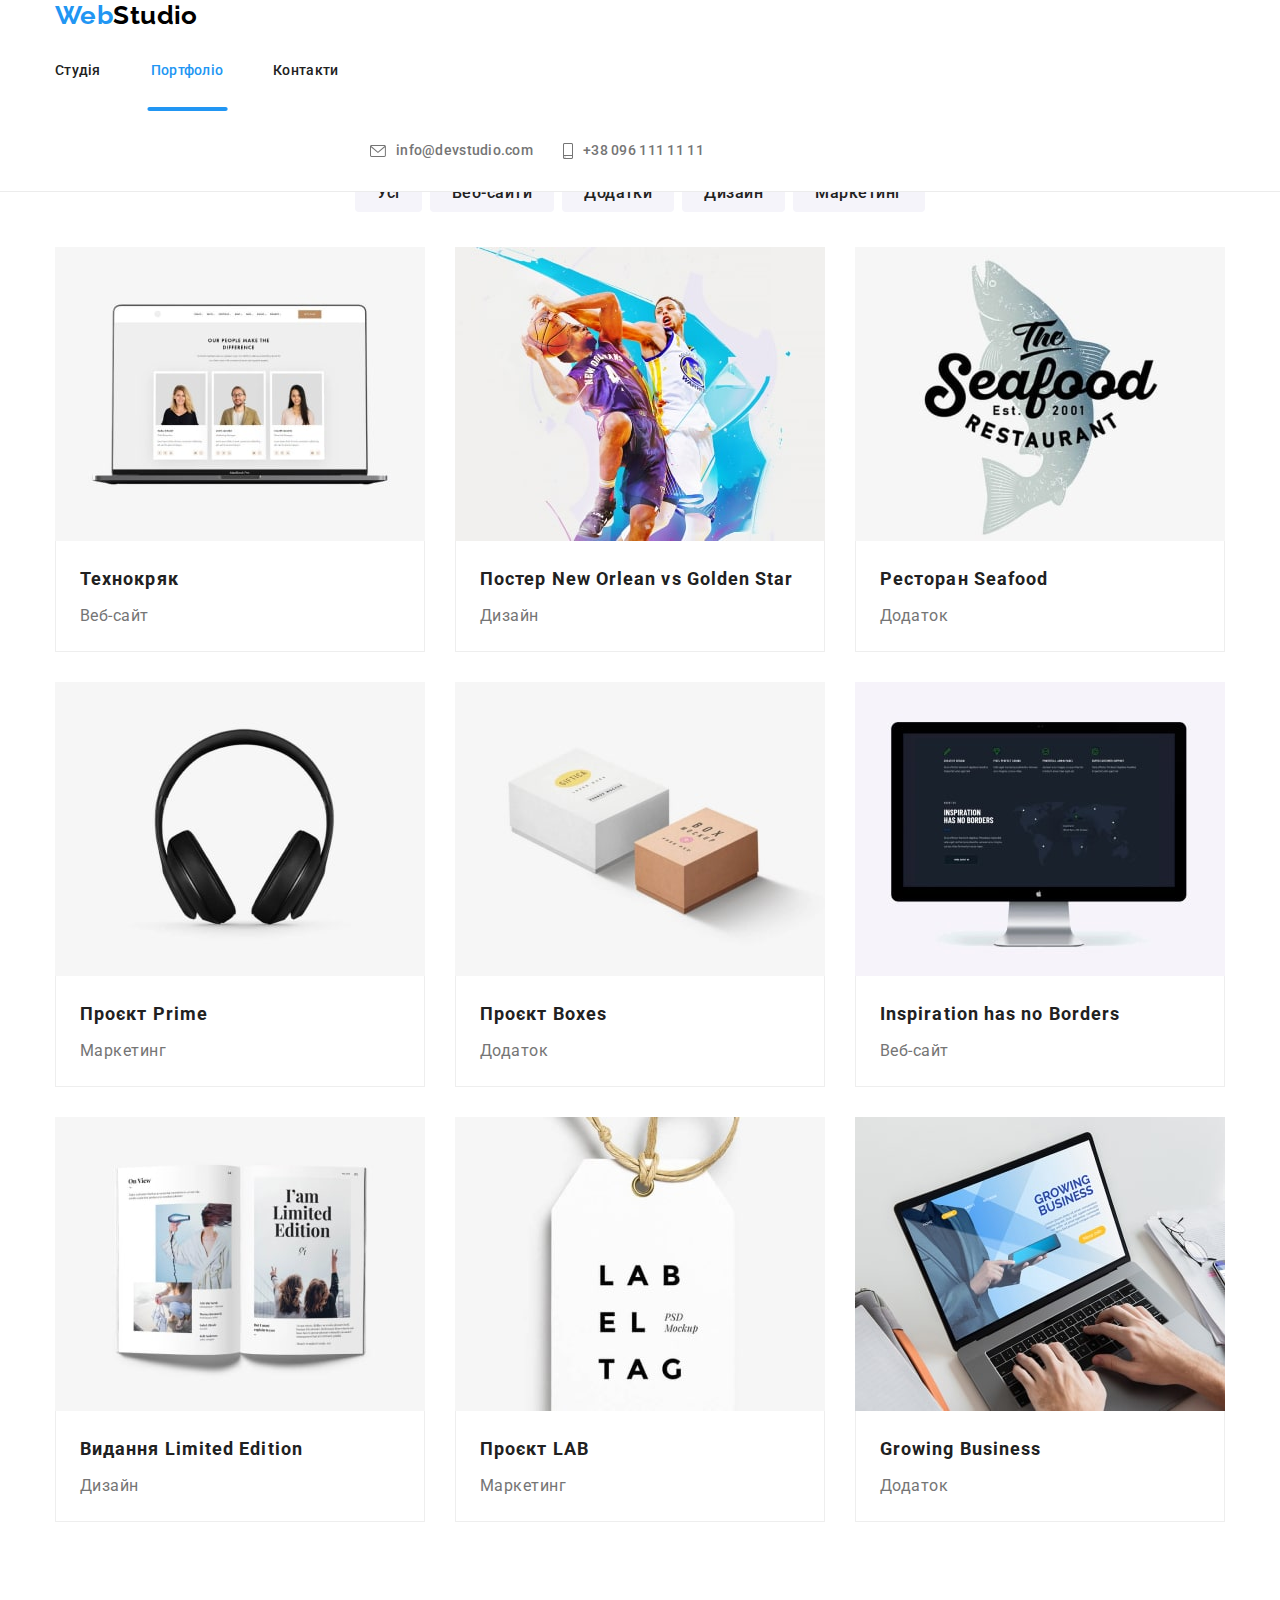
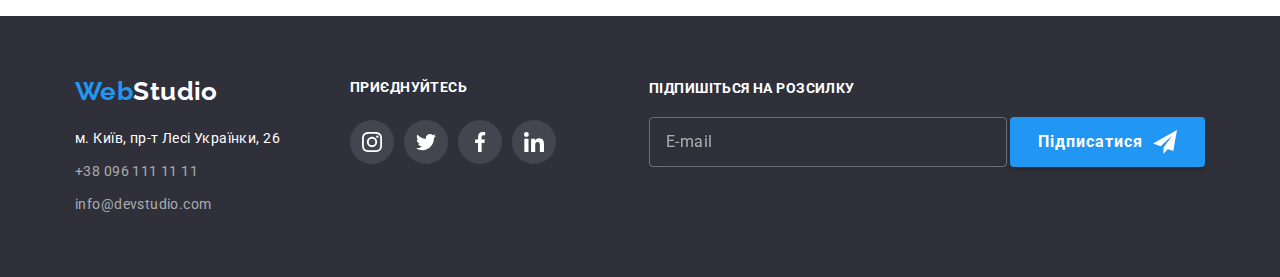
==== portfolio.html @ 1c5d8e07 "f" ====
<!DOCTYPE html>
<html lang="uk">
<head>
    <meta charset="UTF-8">
    <meta http-equiv="X-UA-Compatible" content="IE=edge">
    <meta name="viewport" content="width=device-width, initial-scale=1.0">
    <title>portfolio</title>
    <link rel="preconnect" href="https://fonts.googleapis.com"> 
    <link rel="preconnect" href="https://fonts.gstatic.com" crossorigin> 
    <link href="https://fonts.googleapis.com/css2?family=Raleway:wght@700&family=Roboto:wght@400;500;700;900&display=swap" rel="stylesheet">
    <link rel="stylesheet" href="https://cdnjs.cloudflare.com/ajax/libs/modern-normalize/1.1.0/modern-normalize.min.css">
    <link rel="stylesheet" href="./css/main.min.css">
</head>
<body>
    <header class="header">
        <div class="container main__nav">
            <a class="header-logo" href="./index.html">Web<span class="header-logo-in">Studio</span></a>
        <nav>
            <ul class="header-nav list">
                <li class="iteam"><a class="header-link" href="./index.html">Студія</a></li>
                <li class="iteam"><a class="header-link current" href="./portfolio.html">Портфоліо</a></li>
                <li class="iteam"><a class="header-link" href="#">Контакти</a></li>
            </ul>
        </nav>
        <ul class="contacts list">
            <li class="iteam">
                <a class="ul__contacts" href="mailto:info@devstudio.com">
                    <svg class="icon-mail" width="16" height="12"> 
                        <use href="./images/icons.svg#icon-envelope"></use>
                    </svg>
                    info@devstudio.com</a>
            </li>
            <li class="iteam">
                <a class="ul__contacts" href="tel:+380961111111">
                    <svg class="icon-tel" width="10" height="16"> 
                        <use href="./images/icons.svg#icon-smartphone"></use>
                    </svg>
                    +38 096 111 11 11</a>
            </li>
           </ul>
        </div>
        
    </header> 

    <main>
    <section class="program">
            <h1 style="visibility: hidden; font-size: 0px">portfolio</h1>
    <div class="container">
        <ul class="button list">
            <li class="item"><button class="button-tipe" type="button">Усі</button></li>
            <li class="item"><button class="button-tipe" type="button">Веб-сайти</button></li>
            <li class="item"><button class="button-tipe" type="button">Додатки</button></li>
            <li class="item"><button class="button-tipe" type="button">Дизайн</button></li>
            <li class="item"><button class="button-tipe" type="button">Маркетинг</button></li>
        </ul>
        <ul class="program-uptitle list">
            <li class="portfolio-program">
                <a class="program-link" href="">
                    <div class="program-info">
                        <img class="program-img" src="./images/mark/mark1-min.jpg" width="370" alt="">
                        <p class="info-text">Ресурс пропонує комплексні пропозиції з різним рівнем функціоналу та сервісів. Все це дозволить відвідувачу отримати вичерпні відомості про компанію чи приватну особу.</p>
                    </div>
                    <div class="border"> 
                        <h2 class="program-list">Технокряк</h2>
                        <p class="program-text">Веб-сайт</p>
                    </div>
                </a>
            </li>
            <li class="portfolio-program">
                <a class="program-link" href="">
                    <div class="program-info">
                        <img class="program-img" src="./images/mark/mark2-min.jpg" width="370" alt="">
                        <p class="info-text">Ресурс пропонує комплексні пропозиції з різним рівнем функціоналу та сервісів. Все це дозволить відвідувачу отримати вичерпні відомості про компанію чи приватну особу.</p>
                    </div>
                <div class="border"> 
                    <h2 class="program-list">Постер New Orlean vs Golden Star</h2>
                    <p class="program-text">Дизайн</p> 
                </div>
                </a>
            </li>
            <li class="portfolio-program">
                <a class="program-link" href="">
                    <div class="program-info">
                        <img class="program-img" src="./images/mark/mark3-min.jpg" width="370" alt="">
                        <p class="info-text">Ресурс пропонує комплексні пропозиції з різним рівнем функціоналу та сервісів. Все це дозволить відвідувачу отримати вичерпні відомості про компанію чи приватну особу.</p>
                    </div>
                <div class="border">  
                    <h2 class="program-list">Ресторан Seafood</h2>
                    <p class="program-text">Додаток</p>
                </div>
                </a>
            </li>
            <li class="portfolio-program">
                <a class="program-link" href="">
                    <div class="program-info">
                        <img class="program-img" src="./images/mark/mark4-min.jpg" width="370" alt="">
                        <p class="info-text">Ресурс пропонує комплексні пропозиції з різним рівнем функціоналу та сервісів. Все це дозволить відвідувачу отримати вичерпні відомості про компанію чи приватну особу.</p>
                    </div>
                <div class="border"> 
                    <h2 class="program-list">Проєкт Prime</h2>
                    <p class="program-text">Маркетинг</p>
                </div>
                </a>
            </li>
            <li class="portfolio-program">
                <a class="program-link" href="">
                    <div class="program-info">
                        <img class="program-img" src="./images/mark/mark5-min.jpg" width="370" alt="">
                        <p class="info-text">Ресурс пропонує комплексні пропозиції з різним рівнем функціоналу та сервісів. Все це дозволить відвідувачу отримати вичерпні відомості про компанію чи приватну особу.</p>
                    </div>
                <div class="border"> 
                    <h2 class="program-list">Проєкт Boxes</h2>
                    <p class="program-text">Додаток</p>
                </div>
                </a>
            </li>
            <li class="portfolio-program">
                <a class="program-link" href="">
                    <div class="program-info">
                        <img class="program-img" src="./images/mark/mark6-min.jpg" width="370" alt="">
                        <p class="info-text">Ресурс пропонує комплексні пропозиції з різним рівнем функціоналу та сервісів. Все це дозволить відвідувачу отримати вичерпні відомості про компанію чи приватну особу.</p>
                    </div>
                <div class="border"> 
                    <h2 class="program-list">Inspiration has no Borders</h2>
                    <p class="program-text">Веб-сайт</p>
                </div>
                </a>
            </li>
             <li class="portfolio-program">
                <a class="program-link" href="">
                   <div class="program-info">
                    <img class="program-img" src="./images/mark/mark7-min.jpg" width="370" alt="">
                    <p class="info-text">Ресурс пропонує комплексні пропозиції з різним рівнем функціоналу та сервісів. Все це дозволить відвідувачу отримати вичерпні відомості про компанію чи приватну особу.</p>
                   </div>
                <div class="border"> 
                    <h2 class="program-list">Видання Limited Edition</h2> 
                    <p class="program-text">Дизайн</p>
                </div>
                 </a>
            </li>
             <li class="portfolio-program">
                <a class="program-link" href="">
                  <div class="program-info">
                    <img class="program-img" src="./images/mark/mark8-min.jpg" width="370" alt="">
                    <p class="info-text">Ресурс пропонує комплексні пропозиції з різним рівнем функціоналу та сервісів. Все це дозволить відвідувачу отримати вичерпні відомості про компанію чи приватну особу.</p>
                  </div>
                <div class="border"> 
                    <h2 class="program-list">Проєкт LAB</h2>
                    <p class="program-text">Маркетинг</p>
                </div>
                </a>
            </li>
             <li class="portfolio-program">
                <a class="program-link" href="">
                    <div class="program-info">
                        <img class="program-img" src="./images/mark/mark9-min.jpg" width="370" alt="">
                        <p class="info-text">Ресурс пропонує комплексні пропозиції з різним рівнем функціоналу та сервісів. Все це дозволить відвідувачу отримати вичерпні відомості про компанію чи приватну особу.</p>
                    </div>
                <div class="border">
                    <h2 class="program-list">Growing Business</h2>
                    <p class="program-text">Додаток</p>
                </div>
                </a>
            </li>
         </ul>
        </div>
     </section>
    </main>
    <footer class="footer">
        <div class="container nav-net">
            <div class="container-adress">
                <a class="footer-logo" href="./index.html">Web<span class="header-logo-on">Studio</span></a>
            <address class="footer-adsress">
                <ul class="footer-nav list">
                <li class="footer-cards">
                    <a class="footer-card" href="https://goo.gl/maps/EN5gANRRtpkk6Nzp8" target="_blank" rel="noopener noreferrer">м. Київ, пр-т Лесі Українки, 26 </a>
                </li>
                <li class="footer-cards">
                    <a class="footer-text" href="tel:+380961111111">+38 096 111 11 11</a>
                </li>
                <li class="feature-text">
                    <a class="footer-text" href="mailto:info@devstudio.com">info@devstudio.com</a>
                </li>
                </ul>
            </address>
            </div>
            <div class="container-net">
                <span class="span-soc">приєднуйтесь</span>
                <ul class="footer-soc-list">
                    <li class="footer-soc-item">
                        <a class="footer-soc-link" href="#">
                            <svg class="footer-soc-icon" width="20" height="20">
                                <use href="./images/icons.svg#icon-instagram-2"></use>
                            </svg>
                        </a>
                    </li>
                    <li class="footer-soc-item">
                        <a class="footer-soc-link" href="#">
                            <svg class="footer-soc-icon" width="20" height="20">
                                <use href="./images/icons.svg#icon-twitter-1"></use>
                            </svg> 
                        </a>
                    </li>
                    <li class="footer-soc-item">
                        <a class="footer-soc-link" href="#">
                            <svg class="footer-soc-icon" width="20" height="20">
                                <use href="./images/icons.svg#icon-facebook-1"></use>
                            </svg>
                        </a>
                    </li>
                    <li class="footer-soc-item">
                        <a class="footer-soc-link" href="#">
                            <svg class="footer-soc-icon" width="20" height="20">
                                <use href="./images/icons.svg#icon-linkedin-1"></use>
                            </svg>
                        </a>
                    </li>
                </ul>
            </div>
            <div class="footer-logo-clas">
                <form class="footer-form">
                    <label for="footer-email" class="footer-label">Підпишіться на розсилку</label>
                    <input type="email" name="fotter-email" id="fotter-email" class="footer-input" placeholder="E-mail">
                    <button class="footer-btn" type="submit">Підписатися 
                        <svg class="footer-logo-icon" width="24" height="24">
                            <use href="./images/icons.svg#icon-icon-send"></use>
                        </svg>
                    </button>
                </form>
            </div>
        </div>
    </footer>
</body>
</html>
---- css/main.min.css ----
:root{--color-HexachromeBlack: #212121;--color-darkBlue: #2196F3;--color-white:#FFFFFF;--color-Hex:#F5F5F5;--animation: 250ms cubic-bezier(0.4, 0, 0.2, 1);--gra: linear-gradient( rgba(47, 48, 58, 0.4), rgba(47, 48, 58, 0.4)) }html{box-sizing:border-box}*,::after,::before{box-sizing:border-box}body{font-family:"Roboto",sans-serif;background-color:var(--color-white);color:#212121;letter-spacing:.03em;font-size:14px;line-height:1.71;margin:0}main{padding-top:60px}@media screen and (min-width: 768px){main{padding-top:80px}}.header{background-color:var(--color-white)}h1,h2,h3,h4,p{margin:0}ul{text-decoration:none;list-style:none;margin:0;padding:0}img{display:block;max-width:100%;height:auto;width:100%}.header-nav-link{text-decoration:none}:active,:hover,:focus{outline:0;outline-offset:0}.container{width:100%;padding-left:15px;padding-right:15px;margin:0 auto}@media screen and (min-width: 480px){.container{max-width:480px}}@media screen and (min-width: 768px){.container{max-width:768px}}@media screen and (min-width: 1200px){.container{max-width:1200px}}section{min-width:100%;padding-top:94px;padding-bottom:94px}@media screen and (max-width: 1199px){section{padding-top:60px;padding-bottom:60px}}.header{border-bottom:1px solid #ececec;position:fixed;top:0;left:0;z-index:10;width:100%}@media screen and (max-width: 767px){.header{min-height:60px}}@media screen and (max-width: 767px)and (min-width: 768px){.header{min-height:80px}}.main__nav{align-items:center;margin:0 auto;position:relative}.navigation{display:flex;justify-content:space-between;align-items:center}@media screen and (max-width: 767px){.navigation{min-height:60px}}@media screen and (min-height: 768px){.navigation{min-height:80px}}@media screen and (max-width: 1199px){.navigation{justify-content:space-between}}.header-nav{display:flex}.menu-mobile{display:flex}@media screen and (max-width: 767px){.menu-mobile{display:none}}.header-nav .iteam+.iteam{margin-left:50px}.contacts{display:flex;margin-left:auto}@media screen and (min-width: 1199px){.contacts{margin-left:315px}}@media screen and (min-width: 768px)and (max-width: 1199px){.contacts{flex-direction:column;padding-top:21px;padding-bottom:21px;margin-left:96px}}@media screen and (min-width: 1200px){.contacts .iteam+.iteam{margin-left:30px}}.header-logo{display:block}@media screen and (min-width: 1200px){.header-logo{margin-right:92px}}.header-logo,.footer-logo{font-family:"Raleway";font-style:normal;text-decoration:none;font-weight:700;font-size:26px;line-height:1.19;color:var(--color-darkBlue)}.header-logo-in{color:#000}.header-logo-on{color:var(--color-white)}@media screen and (min-width: 768px){.header-link.current{color:var(--color-darkBlue);text-decoration:none}.header-link.current::after{content:"";position:absolute;bottom:0;left:0;width:100%;height:4px;background-color:var(--color-darkBlue);border-radius:2px;transform:scaleX(1.1)}}.header-link{padding-top:32px;padding-bottom:32px;display:flex;align-items:center;font-weight:500;line-height:1.14;letter-spacing:.02em;color:var(--color-HexachromeBlack);text-decoration:none;transition:color var(--animation)}.header-nav .header-link{position:relative}.header-nav .header-link:hover,.header-nav .header-link:focus{color:var(--color-darkBlue)}.ul__contacts{font-weight:500;line-height:1.14;letter-spacing:.02em;color:#757575;text-decoration:none;display:flex;align-items:center;transition:color var(--animation)}.ul__contacts:hover,.ul__contacts:focus{color:var(--color-darkBlue)}@media screen and (min-width: 1200px){.ul__contacts{padding-top:32px;padding-bottom:32px}}@media screen and (min-width: 768px)and (max-width: 1199px){.ul__contacts.maail{margin-bottom:10px}}.icon-mail{margin-right:10px;fill:currentColor}@media screen and (max-width: 1199px){.icon-mail{width:14px;height:10px}}.icon-tel{margin-right:10px;fill:currentColor}@media screen and (max-width: 1199px){.icon-tel{width:10px;height:14px}}@media screen and (max-width: 767px){.menu-button{z-index:1;display:inline-flex;padding:0;margin:0;border:none;background-color:rgba(0,0,0,0)}}@media screen and (min-width: 768px){.menu-button{display:none}}.menu-button .icon-cross{display:none}.menu-button.is-open .icon-cross{display:block}.menu-button.is-open .icon-menu{display:none}.menu-mobile__container{display:none}@media screen and (max-width: 767px){.menu-mobile__container.is-open{position:absolute;display:block;top:0;left:50%;translate:-50%;overflow:scroll;height:100vh;width:100vw;max-width:480px;padding-top:48px;padding-left:40px;padding-right:40px;background-color:#fff;font-size:20px}}@media screen and (min-width: 768px){.menu-mobile__container.is-open{display:none}}.menu-mob{margin-bottom:302px}.header-link-mob{font-weight:500;font-size:40px;line-height:1.175;text-align:center;letter-spacing:.02em;color:var(--color-HexachromeBlack);text-decoration:none}.header-link-mob:hover{color:var(--color-darkBlue)}.hero{margin:0 auto;display:flex;padding-top:118px;padding-bottom:118px;margin-left:auto;margin-right:auto;width:100%;background-size:cover;text-align:center;background-repeat:no-repeat;background-position:center;background-size:cover;text-align:center}@media screen and (max-width: 767px){.hero{background-image:var(--gra),url(../images/hm3/hero-bg-mob.jpg);height:400px;margin-left:auto;margin-right:auto}}@media screen and (min-width: 768px)and (max-width: 1199px){.hero{background-image:var(--gra),url(../images/hm3/hero-bg-tab.jpg);height:400px;margin-left:auto;margin-right:auto}}@media screen and (min-width: 1200px){.hero{background-image:var(--gra),url(../images/hm3/Img.jpg);height:600px;margin-left:auto;margin-right:auto;padding-top:200px;padding-bottom:200px}}@media screen and (max-width: 767px)and (min-device-pixel-ratio: 2),screen and (max-width: 767px)and (-webkit-min-device-pixel-ratio: 2),screen and (max-width: 767px)and (min-resolution: 192dpi),screen and (max-width: 767px)and (min-resolution: 2dppx){.hero .hero{background-image:var(--gra),url(../images/hm3/hero-bg-mob-2x.jpg)}}@media screen and (min-width: 768px)and (max-width: 1199px)and (min-device-pixel-ratio: 2),screen and (min-width: 768px)and (max-width: 1199px)and (-webkit-min-device-pixel-ratio: 2),screen and (min-width: 768px)and (max-width: 1199px)and (min-resolution: 192dpi),screen and (min-width: 768px)and (max-width: 1199px)and (min-resolution: 2dppx){.hero .hero{background-image:var(--gra),url(../images/hm3/hero-bg-tab-2x.jpg)}}@media screen and (min-width: 1200px)and (min-device-pixel-ratio: 2),screen and (min-width: 1200px)and (-webkit-min-device-pixel-ratio: 2),screen and (min-width: 1200px)and (min-resolution: 192dpi),screen and (min-width: 1200px)and (min-resolution: 2dppx){.hero .hero{background-image:var(--gra),url(../images/hm3/hero-image-2x.jpg)}}.hero__text{margin-top:0;margin-bottom:30px;margin-left:auto;margin-right:auto;font-weight:900;font-size:26px;line-height:1.61;letter-spacing:.06em;text-transform:uppercase;color:var(--color-white)}@media screen and (min-width: 1200px){.hero__text{font-size:44px;line-height:1.36}}.hero__button{padding:10px 24px;min-width:200px;margin:auto;font-weight:700;font-size:16px;line-height:1.87;letter-spacing:.06em;color:var(--color-white);background:var(--color-darkBlue);border-radius:4px;cursor:pointer;text-align:center;border:none;transition:background-color var(--animation),color var(--animation)}.hero__button:hover,.hero__button:focus{background:#188ce8}@media screen and (min-width: 1200px){.hero__button{min-width:216px;padding:10px 32px}}.hero__container{padding:0}@media screen and (min-width: 480px){.hero__container{max-width:100%}}.backdrop{position:fixed;top:0;left:0;width:100%;height:100%;background:rgba(0,0,0,.2);z-index:1;transition:opacity var(--animation);overflow-y:scroll}@media screen and (max-width: 767px){.backdrop{padding:93px 15px 94px 15px}}@media screen and (min-width: 768px)and (max-width: 1199px){.backdrop{padding:208px 159px 207px 159px}}@media screen and (min-width: 1200px){.backdrop{padding:221px 536px 222px 536px}}.backdrop.is-hidden{opacity:0;pointer-events:none;display:none}.modal{position:absolute;width:528px;min-height:581px;padding:40px;top:50%;left:50%;transform:translate(-50%, -50%) scale(1);background:#fff;box-shadow:0px 1px 3px rgba(0,0,0,.12),0px 1px 1px rgba(0,0,0,.14),0px 2px 1px rgba(0,0,0,.2);border-radius:4px}@media screen and (max-width: 1199px){.modal{max-width:450px;width:100%}}@media screen and (min-width: 1200px){.modal{max-width:528px;width:100%}}.btn-close{position:absolute;width:30px;height:30px;top:8px;right:8px;border-radius:50%;background-color:var(--color-white);border:1px solid rgba(0,0,0,.1);fill:#000;display:flex;align-items:center;justify-content:center;cursor:pointer;transition:fill var(--animation)}.btn-close:hover,.btn-close:focus{fill:var(--color-darkBlue)}.modal-form{font-size:12px;display:block;position:relative}.subscribe-form{display:flex;flex-direction:column;align-items:center;margin-left:auto;margin-right:auto;width:448px}.backdrop-div label{margin-top:0;margin-bottom:4px;font-size:12px;line-height:14px;letter-spacing:.01em;color:#757575;text-align:left}.backdrop-icon{position:relative;margin-top:0}.inp-icon{padding-left:42px;padding-right:20px;width:100%;height:40px;border:1px solid rgba(33,33,33,.2);border-radius:4px;padding-top:11px;padding-bottom:11px;background-color:rgba(0,0,0,0);transition:border var(--animation),fill var(--animation)}.inp-icon:hover,.inp-icon:focus{border-color:var(--color-darkBlue)}.inp-icon::-moz-placeholder{font-size:12px}.inp-icon:-ms-input-placeholder{font-size:12px}.inp-icon::placeholder{font-size:12px}.input-label,.check-text{font-size:12px;display:block;position:relative;transition:border var(--animation)}.backdrop-div{width:100%;flex-direction:column;display:flex;margin-bottom:10px}.sprite{position:absolute;top:50%;left:12px;transform:translateY(-50%);fill:var(--color-HexachromeBlack);transition:fill var(--animation)}.inp-icon:hover+.sprite{fill:var(--color-darkBlue)}.inp-icon:focus+.sprite{fill:var(--color-darkBlue)}.text-form{display:flex;margin-top:0;margin-bottom:12px;justify-content:center;font-weight:700;font-size:20px;line-height:1.15;letter-spacing:.03em;color:var(--color-HexachromeBlack)}.textarea{height:120px;resize:none;padding:12px 16px;border:1px solid rgba(33,33,33,.2);border-radius:4px;font-size:12px;line-height:1.16;letter-spacing:.01em;color:#303030;margin-bottom:20px;transition:border var(--animation)}.textarea:hover,.textarea:focus{border-color:var(--color-darkBlue)}.check-text{display:flex;font-size:14px;align-items:center;color:#757575}.modal-check:hover{transition:fill var(--animation)}.hide{appearance:none;-webkit-appearance:none;-moz-appearance:none}.check-text span{display:flex;width:16px;height:15px;border:2px solid var(--color-HexachromeBlack);margin-right:7px;border-radius:2px;align-items:center;justify-content:center;fill:rgba(0,0,0,0);transition:border var(--animation),fill var(--animation),background-color var(--animation)}.modal-check:checked+.check-text span{background-color:var(--color-darkBlue);border:2px solid var(--color-darkBlue);fill:var(--color-white)}.modal-field{display:flex;justify-content:center;margin-bottom:30px}.chek{color:var(--color-darkBlue);margin-left:5px;text-underline-offset:3px}.button-top{padding:10px 52px;margin-top:0;display:flex;align-items:center;justify-content:center;text-align:center;color:var(--color-white);border-radius:4px;cursor:pointer;border:none;background-color:#188ce8;box-shadow:0px 4px 4px rgba(0,0,0,.15);font-weight:700;font-size:16px;line-height:1.875;letter-spacing:.06em;transition:background-color var(--animation),box-shadow var(--animation)}.button-top:hover,.button-top:focus{background-color:var(--color-darkBlue);box-shadow:0px 4px 4px rgba(0,0,0,.15);transition:background-color var(--animation),box-shadow var(--animation)}.feature-list.list{flex-wrap:wrap;gap:30px;min-width:270px;display:flex}.feature-link{margin-top:0;margin-bottom:10px;font-weight:700;line-height:1.14;text-transform:uppercase;text-align:center;color:var(--color-HexachromeBlack)}.feature-text{margin-top:0;margin-bottom:0;font-size:14px;line-height:1.71;letter-spacing:.03em;color:#757575}.feature-cap-link{margin-bottom:30px;width:100%;height:120px;background-color:#f5f4fa;border-radius:4px;display:flex;align-items:center;justify-content:center}@media screen and (min-width: 768px){.gallery-iteam{width:calc((100% - 30px)/2)}}@media screen and (min-width: 1200px){.gallery-iteam{width:calc((100% - 90px)/4)}}.gallery-iteam:last-child{margin-right:0}.work{padding-top:94px;padding-bottom:94px}@media screen and (max-width: 1199px){.work{display:none}}@media screen and (min-width: 1200px){.work{display:block}}.work-title{margin-top:0;margin-bottom:50px;font-weight:700;font-size:36px;line-height:1.16;color:var(--color-HexachromeBlack);text-align:center}.work-nav{display:flex;gap:30px}.work-text{position:absolute;display:flex;width:370px;min-height:70px;left:0;bottom:0;font-weight:700;font-size:14px;line-height:1.14;text-align:center;letter-spacing:.03em;text-transform:uppercase;color:var(--color-white);background:rgba(47,48,58,.8);align-items:center;justify-content:center}.work-tap{position:relative}.imd{display:block}.team{background:#f5f4fa;text-align:center}.team__list{background:#f5f4fa;gap:30px;display:flex;flex-wrap:wrap}.team__list.team__item{flex-basis:calc((100% - 90px)/4)}.team__uptitle{margin-top:0;margin-bottom:30px;font-weight:700;font-size:36px;line-height:42px;color:var(--color-HexachromeBlack);text-align:center;letter-spacing:.03em}@media screen and (min-width: 1200px){.team__uptitle{margin-top:0;margin-bottom:50px}}.team-heros{margin-top:0;margin-bottom:10px;font-weight:500;font-size:16px;line-height:1.1875;color:var(--color-HexachromeBlack);text-align:center}.team-text{margin-top:0;margin-bottom:16px;font-size:16px;line-height:1.1875;color:#757575;text-align:center}.team-card{padding:30px 10px}.team__item{background:#fff;box-shadow:0px 1px 3px rgba(0,0,0,.12),0px 1px 1px rgba(0,0,0,.14),0px 2px 1px rgba(0,0,0,.2);border-radius:0px 0px 4px 4px}@media screen and (min-width: 768px){.team__item{width:calc((100% - 30px)/2)}}@media screen and (min-width: 1200px){.team__item{width:calc((100% - 90px)/4)}}.team__item:last-child{margin-right:0}.team-soc-list{display:flex;justify-content:center;gap:10px}.team-soc-item{width:44px;height:44px;display:block}.team-soc-link{width:100%;height:100%;border-radius:50%;display:flex;align-items:center;justify-content:center;transition:color var(--animation),background-color var(--animation);color:#afb1b8}.team-soc-link:hover,.team-soc-link:focus{background-color:#2196f3;color:var(--color-white)}.team-soc-icon{fill:currentColor}.client-top{display:flex;flex-wrap:wrap;gap:30px;justify-content:center;min-width:100%}.client-top .client-link{display:block;padding:16px 32px;height:92px;align-items:center;text-align:center;justify-content:center;border:1px solid #afb1b8;border-radius:4px;color:#afb1b8;transition:border var(--animation),color var(--animation)}@media screen and (min-width: 480px){.client-item{width:calc((100% - 30px)/2)}}@media screen and (min-width: 768px){.client-item{width:calc((100% - 60px)/3)}}@media screen and (min-width: 1200px){.client-item{width:calc((100% - 150px)/6)}}.client-icon{fill:currentColor}.client-link:hover,.client-link:focus{color:var(--color-darkBlue);border:1px solid var(--color-darkBlue)}.footer{display:flex;align-items:center;background-color:#2f303a;padding-top:60px;padding-bottom:60px}@media screen and (max-width: 1199px){.footer{text-align:center}}.footer-logo{display:block;margin-bottom:20px}.footer-adsress{margin-top:20px;margin-bottom:0}.footer-adsress>.footer-nav>.footer-cards{margin-bottom:8px}@media screen and (min-width: 1200px){.footer-adsress>.footer-nav>.footer-cards{margin-bottom:9px}}.footer-adsress{font-style:normal}.footer-card{color:var(--color-white);text-decoration:none}.footer-text{color:rgba(255,255,255,.6);text-decoration:none}.footer-text:hover,.footer-text:focus{color:var(--color-darkBlue)}.feature-text>.footer-text{margin-bottom:0}.span-soc{font-weight:700;font-size:14px;line-height:1.14;letter-spacing:.03em;text-transform:uppercase;color:#fff}.nav-net{flex-wrap:wrap;justify-content:center}@media screen and (min-width: 768px){.nav-net{display:flex}}.footer-soc-list{margin-top:20px;display:flex;justify-content:center;gap:10px}.footer-soc-item{width:44px;height:44px;display:block}.footer-soc-link{width:100%;height:100%;border-radius:50%;display:flex;align-items:center;justify-content:center;color:#fff;background-color:rgba(255,255,255,.1);transition:background-color var(--animation)}.footer-soc-link:hover,.footer-soc-link:focus{background-color:var(--color-darkBlue)}.footer-soc-icon{fill:currentColor}.footer-soc-link:hover .footer-soc-icon{fill:var(--color-white)}.footer-card,.footer-text{transition:color var(--animation)}.form-text{font-weight:700;font-size:14px;line-height:1.14;letter-spacing:.03em;text-transform:uppercase;color:var(--color-white)}.footer-form{margin-top:0em}.footer-label{display:block;margin-bottom:20px;margin-top:5px;font-weight:700;font-size:14px;line-height:1.14;letter-spacing:.03em;text-transform:uppercase;color:var(--color-white)}.footer-input{display:inline-flex;width:358px;height:50px;margin-bottom:20px;background-color:rgba(0,0,0,0);outline:rgba(0,0,0,0);border:1px solid rgba(255,255,255,.3);filter:drop-shadow(0px 4px 4px rgba(0, 0, 0, 0.15));justify-content:center;align-items:center;border-radius:4px;padding-left:16px;padding-right:20px;padding-top:15px;padding-bottom:15px;max-width:480px;color:var(--color-white)}.footer-input::-moz-placeholder{font-size:16px;line-height:20px;display:flex;align-items:center;letter-spacing:.03em;color:rgba(255,255,255,.6)}.footer-input:-ms-input-placeholder{font-size:16px;line-height:20px;display:flex;align-items:center;letter-spacing:.03em;color:rgba(255,255,255,.6)}.footer-input::placeholder{font-size:16px;line-height:20px;display:flex;align-items:center;letter-spacing:.03em;color:rgba(255,255,255,.6)}.footer-input:hover,.footer-input:focus{border-color:var(--color-darkBlue)}@media screen and (max-width: 1199px){.footer-input{width:100%}}.footer-btn{background:#2196f3;box-shadow:0px 4px 4px rgba(0,0,0,.15);font-weight:700;font-size:16px;line-height:1.875;border-radius:4px;border:none;justify-content:center;align-items:center;letter-spacing:.06em;color:var(--color-white);padding:10px 28px;gap:10px;display:inline-flex;cursor:pointer}.footer-logo-icon{justify-content:center}@media screen and (max-width: 767px){.container-adress,.container-net{margin-bottom:60px}}@media screen and (min-width: 768px)and (max-width: 1199px){.container-net{margin-left:185px}}@media screen and (min-width: 768px)and (max-width: 1199px){.footer-logo-clas{margin-top:60px}}@media screen and (min-width: 1200px){.footer-logo-clas{margin-left:93px}}@media screen and (min-width: 1200px){.container-adress{margin-right:70px}}.program{background:var(--color-white);padding-bottom:94px;padding-top:94px}.button{font-weight:500;font-size:16px;line-height:1.62;cursor:pointer}.button-tipe{padding:6px 22px;border-radius:4px;border:none;background:#f5f4fa;text-align:center;cursor:pointer;font-weight:500;font-size:16px;line-height:1.625;letter-spacing:.03em;color:#212121;border:0;transition:background-color var(--animation),color var(--animation),box-shadow var(--animation)}.button-tipe:hover,.button-tipe:focus{color:var(--color-white);background-color:var(--color-darkBlue);box-shadow:0px 3px 1px rgba(0,0,0,.1),0px 1px 2px rgba(0,0,0,.08),0px 2px 2px rgba(0,0,0,.12);border-radius:4px}.button.list{display:flex;align-items:center;justify-content:center}.button.list .item+.item{margin-left:8px}.program-uptitle{margin-top:35px;display:flex;flex-wrap:wrap;gap:30px;justify-content:center}.program-list{margin-bottom:4px;font-weight:700;font-size:18px;line-height:2;letter-spacing:.06em;color:var(--color-HexachromeBlack);text-decoration:none}.program-info{position:relative;overflow:hidden}.info-text{position:absolute;top:0;height:100%;transform:translateY(100%);transition:transform 250ms cubic-bezier(0.4, 0, 0.2, 1);padding:63px 24px;font-size:18px;line-height:1.55;letter-spacing:.03em;color:var(--color-white);background:rgba(33,150,243,.9)}.portfolio-program:hover .info-text,.portfolio-program:focus .info-text{transform:translateY(0)}.program-text{margin-bottom:0;font-weight:400;font-size:16px;line-height:1.875;color:#757575;letter-spacing:.03em}.program-link{text-decoration:none;display:block;transition:box-shadow var(--animation)}.program-link:hover,.program-link:focus{box-shadow:0px 1px 1px rgba(0,0,0,.12),0px 4px 4px rgba(0,0,0,.06),1px 4px 6px rgba(0,0,0,.16)}.border{width:370px;border:1px solid #eee;padding:20px 24px;border-top:0}/*# sourceMappingURL=main.min.css.map */
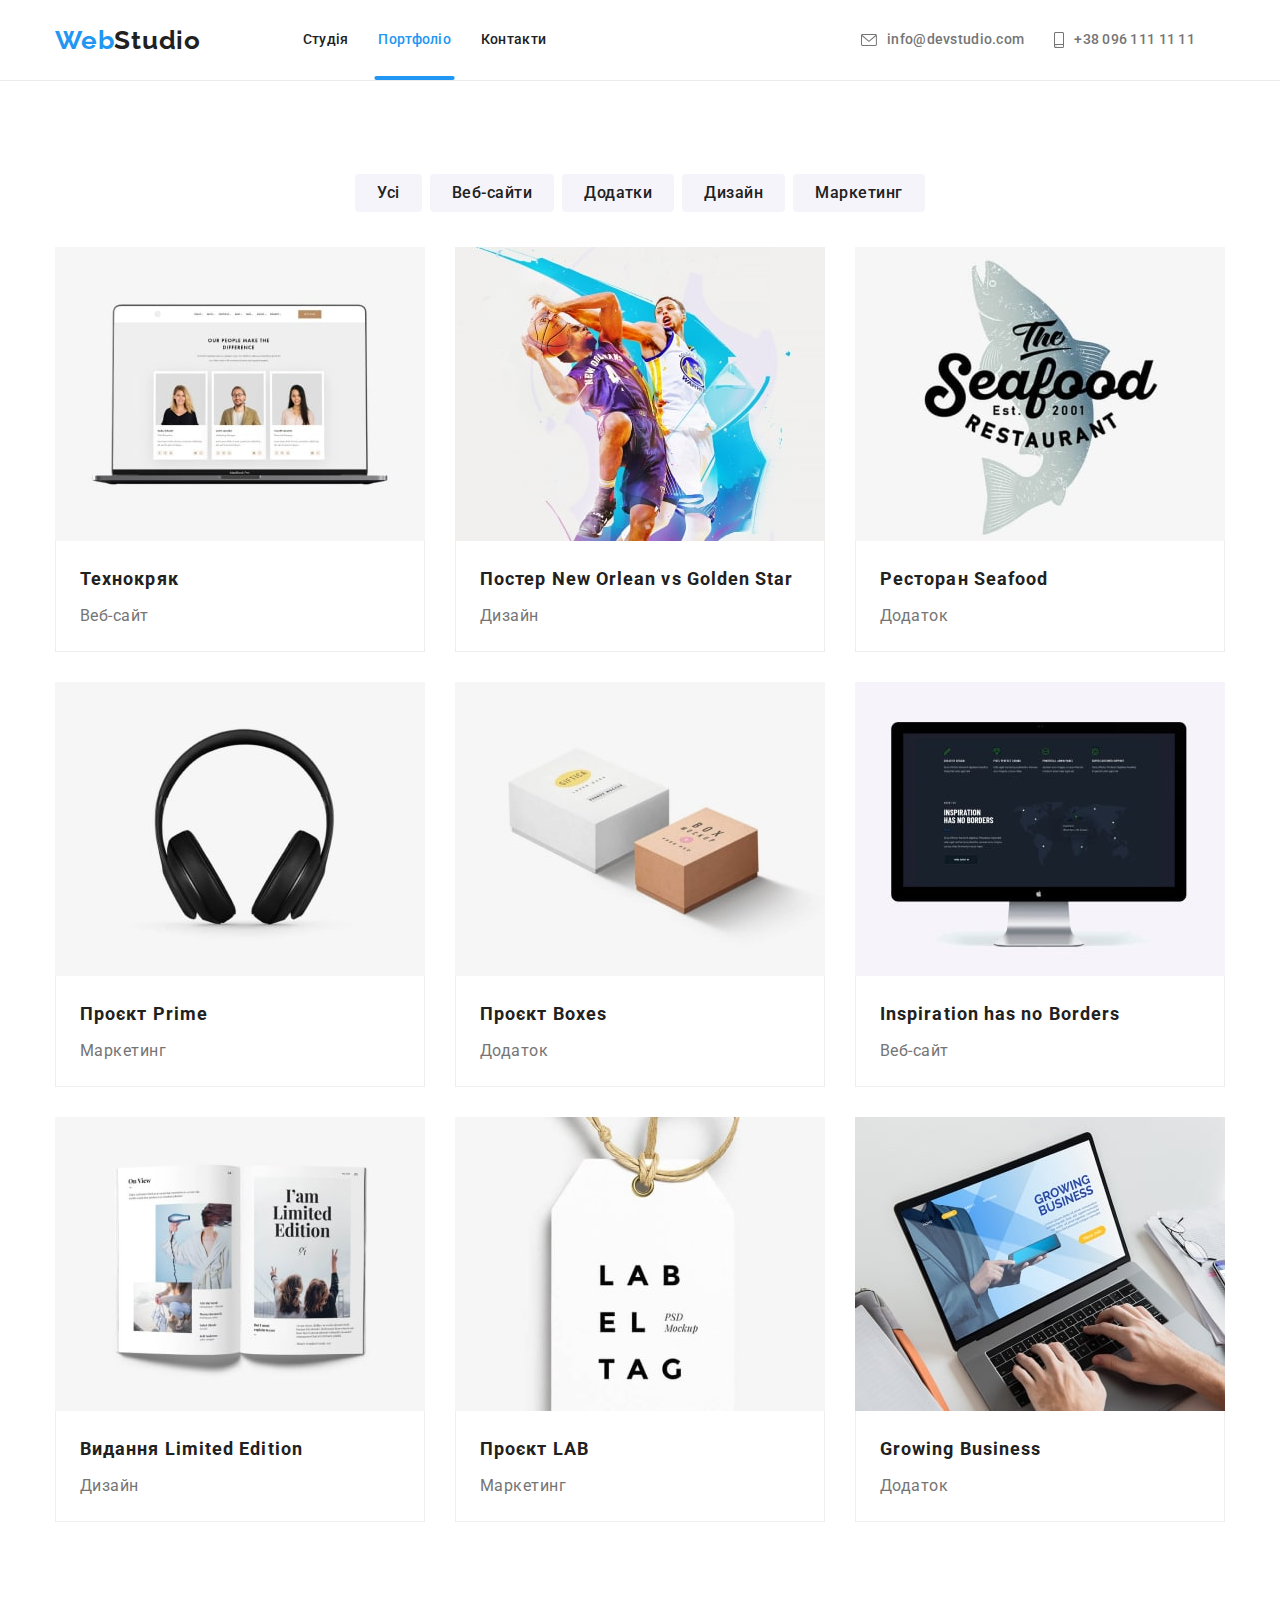
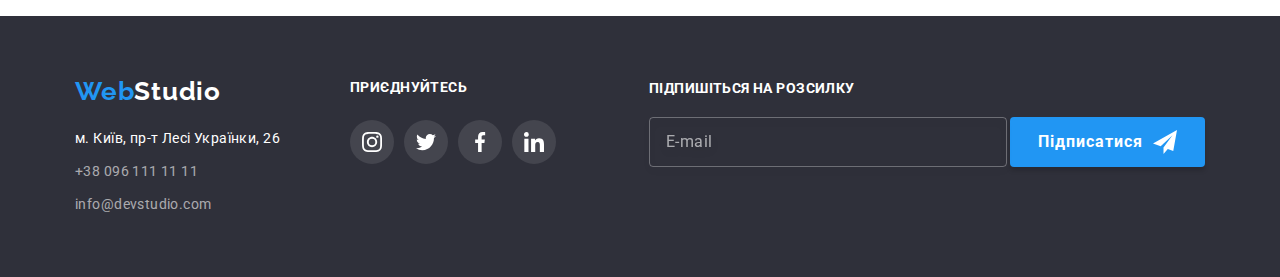
==== commit b0a9ccc7: "hm-8" ====
--- a/portfolio.html
+++ b/portfolio.html
@@ -14,30 +14,68 @@
 <body>
     <header class="header">
         <div class="container main__nav">
+        <nav class="navigation">
             <a class="header-logo" href="./index.html">Web<span class="header-logo-in">Studio</span></a>
-        <nav>
-            <ul class="header-nav list">
-                <li class="iteam"><a class="header-link" href="./index.html">Студія</a></li>
-                <li class="iteam"><a class="header-link current" href="./portfolio.html">Портфоліо</a></li>
-                <li class="iteam"><a class="header-link" href="#">Контакти</a></li>
-            </ul>
+            <button 
+            type="button" 
+            class="menu-button" 
+            aria-controls="menu-container"
+            data-menu-button
+            >
+            <svg 
+                width="40"
+                height="40"
+                class="menu-mobile__icon"
+                aria-label="Перемикач мобільного меню">
+                <use class="icon-cross" href="./images/icons.svg#icon-close_icon"></use>
+                <use class="icon-menu" href="./images/icons.svg#icon-menu_40px"></use>
+            </svg>
+             </button>
+                <div class="menu-mobile menu-mobile__container"  id="menu-container" data-menu>
+                    <ul class="header-nav list">
+                        <li class="iteam">
+                            <a class="header-link" href="./index.html">Студія</a>
+                        </li>
+                        <li class="iteam">
+                            <a class="header-link current" href="./portfolio.html">Портфоліо</a>
+                        </li>
+                        <li class="iteam">
+                            <a class="header-link" href="#">Контакти</a>
+                        </li>
+                    </ul>
+                    <ul class="contacts list">
+                        <li class="iteam iteam-mob">
+                            <a class="ul__contacts maail" href="mailto:info@devstudio.com">
+                                <svg class="icon-mail" width="16" height="12"> 
+                                    <use class="svg-icon" href="./images/icons.svg#icon-envelope"></use>
+                                </svg>
+                                info@devstudio.com</a>
+                        </li>
+                        <li class="iteam iteam-mob-tell">
+                            <a class="ul__contacts tell" href="tel:+380961111111">
+                                <svg class="icon-tel" width="10" height="16"> 
+                                    <use class="svg-icon" href="./images/icons.svg#icon-smartphone"></use>
+                                </svg>
+                                +38 096 111 11 11
+                            </a>
+                        </li>
+                       </ul>
+                       <ul class="links-mob mobille">
+                        <li class="list-links-iteam">
+                            <a class="list-links-link" href="instagram.com">Instagram</a>
+                        </li>
+                        <li class="list-links-iteam">
+                            <a class="list-links-link" href="twitter.com">Twitter</a>
+                        </li>
+                        <li class="list-links-iteam">
+                            <a class="list-links-link" href="facebook.com">Facebook</a>
+                        </li>
+                        <li class="list-links-iteam">
+                            <a class="list-links-link" href="linkedin.com">LinkedIn</a>
+                        </li>
+                       </ul>
+                </div>
         </nav>
-        <ul class="contacts list">
-            <li class="iteam">
-                <a class="ul__contacts" href="mailto:info@devstudio.com">
-                    <svg class="icon-mail" width="16" height="12"> 
-                        <use href="./images/icons.svg#icon-envelope"></use>
-                    </svg>
-                    info@devstudio.com</a>
-            </li>
-            <li class="iteam">
-                <a class="ul__contacts" href="tel:+380961111111">
-                    <svg class="icon-tel" width="10" height="16"> 
-                        <use href="./images/icons.svg#icon-smartphone"></use>
-                    </svg>
-                    +38 096 111 11 11</a>
-            </li>
-           </ul>
         </div>
         
     </header> 
--- a/css/main.min.css
+++ b/css/main.min.css
@@ -1 +1 @@
-:root{--color-HexachromeBlack: #212121;--color-darkBlue: #2196F3;--color-white:#FFFFFF;--color-Hex:#F5F5F5;--animation: 250ms cubic-bezier(0.4, 0, 0.2, 1);--gra: linear-gradient( rgba(47, 48, 58, 0.4), rgba(47, 48, 58, 0.4)) }html{box-sizing:border-box}*,::after,::before{box-sizing:border-box}body{font-family:"Roboto",sans-serif;background-color:var(--color-white);color:#212121;letter-spacing:.03em;font-size:14px;line-height:1.71;margin:0}main{padding-top:60px}@media screen and (min-width: 768px){main{padding-top:80px}}.header{background-color:var(--color-white)}h1,h2,h3,h4,p{margin:0}ul{text-decoration:none;list-style:none;margin:0;padding:0}img{display:block;max-width:100%;height:auto;width:100%}.header-nav-link{text-decoration:none}:active,:hover,:focus{outline:0;outline-offset:0}.container{width:100%;padding-left:15px;padding-right:15px;margin:0 auto}@media screen and (min-width: 480px){.container{max-width:480px}}@media screen and (min-width: 768px){.container{max-width:768px}}@media screen and (min-width: 1200px){.container{max-width:1200px}}section{min-width:100%;padding-top:94px;padding-bottom:94px}@media screen and (max-width: 1199px){section{padding-top:60px;padding-bottom:60px}}.header{border-bottom:1px solid #ececec;position:fixed;top:0;left:0;z-index:10;width:100%}@media screen and (max-width: 767px){.header{min-height:60px}}@media screen and (max-width: 767px)and (min-width: 768px){.header{min-height:80px}}.main__nav{align-items:center;margin:0 auto;position:relative}.navigation{display:flex;justify-content:space-between;align-items:center}@media screen and (max-width: 767px){.navigation{min-height:60px}}@media screen and (min-height: 768px){.navigation{min-height:80px}}@media screen and (max-width: 1199px){.navigation{justify-content:space-between}}.header-nav{display:flex}.menu-mobile{display:flex}@media screen and (max-width: 767px){.menu-mobile{display:none}}.header-nav .iteam+.iteam{margin-left:50px}.contacts{display:flex;margin-left:auto}@media screen and (min-width: 1199px){.contacts{margin-left:315px}}@media screen and (min-width: 768px)and (max-width: 1199px){.contacts{flex-direction:column;padding-top:21px;padding-bottom:21px;margin-left:96px}}@media screen and (min-width: 1200px){.contacts .iteam+.iteam{margin-left:30px}}.header-logo{display:block}@media screen and (min-width: 1200px){.header-logo{margin-right:92px}}.header-logo,.footer-logo{font-family:"Raleway";font-style:normal;text-decoration:none;font-weight:700;font-size:26px;line-height:1.19;color:var(--color-darkBlue)}.header-logo-in{color:#000}.header-logo-on{color:var(--color-white)}@media screen and (min-width: 768px){.header-link.current{color:var(--color-darkBlue);text-decoration:none}.header-link.current::after{content:"";position:absolute;bottom:0;left:0;width:100%;height:4px;background-color:var(--color-darkBlue);border-radius:2px;transform:scaleX(1.1)}}.header-link{padding-top:32px;padding-bottom:32px;display:flex;align-items:center;font-weight:500;line-height:1.14;letter-spacing:.02em;color:var(--color-HexachromeBlack);text-decoration:none;transition:color var(--animation)}.header-nav .header-link{position:relative}.header-nav .header-link:hover,.header-nav .header-link:focus{color:var(--color-darkBlue)}.ul__contacts{font-weight:500;line-height:1.14;letter-spacing:.02em;color:#757575;text-decoration:none;display:flex;align-items:center;transition:color var(--animation)}.ul__contacts:hover,.ul__contacts:focus{color:var(--color-darkBlue)}@media screen and (min-width: 1200px){.ul__contacts{padding-top:32px;padding-bottom:32px}}@media screen and (min-width: 768px)and (max-width: 1199px){.ul__contacts.maail{margin-bottom:10px}}.icon-mail{margin-right:10px;fill:currentColor}@media screen and (max-width: 1199px){.icon-mail{width:14px;height:10px}}.icon-tel{margin-right:10px;fill:currentColor}@media screen and (max-width: 1199px){.icon-tel{width:10px;height:14px}}@media screen and (max-width: 767px){.menu-button{z-index:1;display:inline-flex;padding:0;margin:0;border:none;background-color:rgba(0,0,0,0)}}@media screen and (min-width: 768px){.menu-button{display:none}}.menu-button .icon-cross{display:none}.menu-button.is-open .icon-cross{display:block}.menu-button.is-open .icon-menu{display:none}.menu-mobile__container{display:none}@media screen and (max-width: 767px){.menu-mobile__container.is-open{position:absolute;display:block;top:0;left:50%;translate:-50%;overflow:scroll;height:100vh;width:100vw;max-width:480px;padding-top:48px;padding-left:40px;padding-right:40px;background-color:#fff;font-size:20px}}@media screen and (min-width: 768px){.menu-mobile__container.is-open{display:none}}.menu-mob{margin-bottom:302px}.header-link-mob{font-weight:500;font-size:40px;line-height:1.175;text-align:center;letter-spacing:.02em;color:var(--color-HexachromeBlack);text-decoration:none}.header-link-mob:hover{color:var(--color-darkBlue)}.hero{margin:0 auto;display:flex;padding-top:118px;padding-bottom:118px;margin-left:auto;margin-right:auto;width:100%;background-size:cover;text-align:center;background-repeat:no-repeat;background-position:center;background-size:cover;text-align:center}@media screen and (max-width: 767px){.hero{background-image:var(--gra),url(../images/hm3/hero-bg-mob.jpg);height:400px;margin-left:auto;margin-right:auto}}@media screen and (min-width: 768px)and (max-width: 1199px){.hero{background-image:var(--gra),url(../images/hm3/hero-bg-tab.jpg);height:400px;margin-left:auto;margin-right:auto}}@media screen and (min-width: 1200px){.hero{background-image:var(--gra),url(../images/hm3/Img.jpg);height:600px;margin-left:auto;margin-right:auto;padding-top:200px;padding-bottom:200px}}@media screen and (max-width: 767px)and (min-device-pixel-ratio: 2),screen and (max-width: 767px)and (-webkit-min-device-pixel-ratio: 2),screen and (max-width: 767px)and (min-resolution: 192dpi),screen and (max-width: 767px)and (min-resolution: 2dppx){.hero .hero{background-image:var(--gra),url(../images/hm3/hero-bg-mob-2x.jpg)}}@media screen and (min-width: 768px)and (max-width: 1199px)and (min-device-pixel-ratio: 2),screen and (min-width: 768px)and (max-width: 1199px)and (-webkit-min-device-pixel-ratio: 2),screen and (min-width: 768px)and (max-width: 1199px)and (min-resolution: 192dpi),screen and (min-width: 768px)and (max-width: 1199px)and (min-resolution: 2dppx){.hero .hero{background-image:var(--gra),url(../images/hm3/hero-bg-tab-2x.jpg)}}@media screen and (min-width: 1200px)and (min-device-pixel-ratio: 2),screen and (min-width: 1200px)and (-webkit-min-device-pixel-ratio: 2),screen and (min-width: 1200px)and (min-resolution: 192dpi),screen and (min-width: 1200px)and (min-resolution: 2dppx){.hero .hero{background-image:var(--gra),url(../images/hm3/hero-image-2x.jpg)}}.hero__text{margin-top:0;margin-bottom:30px;margin-left:auto;margin-right:auto;font-weight:900;font-size:26px;line-height:1.61;letter-spacing:.06em;text-transform:uppercase;color:var(--color-white)}@media screen and (min-width: 1200px){.hero__text{font-size:44px;line-height:1.36}}.hero__button{padding:10px 24px;min-width:200px;margin:auto;font-weight:700;font-size:16px;line-height:1.87;letter-spacing:.06em;color:var(--color-white);background:var(--color-darkBlue);border-radius:4px;cursor:pointer;text-align:center;border:none;transition:background-color var(--animation),color var(--animation)}.hero__button:hover,.hero__button:focus{background:#188ce8}@media screen and (min-width: 1200px){.hero__button{min-width:216px;padding:10px 32px}}.hero__container{padding:0}@media screen and (min-width: 480px){.hero__container{max-width:100%}}.backdrop{position:fixed;top:0;left:0;width:100%;height:100%;background:rgba(0,0,0,.2);z-index:1;transition:opacity var(--animation);overflow-y:scroll}@media screen and (max-width: 767px){.backdrop{padding:93px 15px 94px 15px}}@media screen and (min-width: 768px)and (max-width: 1199px){.backdrop{padding:208px 159px 207px 159px}}@media screen and (min-width: 1200px){.backdrop{padding:221px 536px 222px 536px}}.backdrop.is-hidden{opacity:0;pointer-events:none;display:none}.modal{position:absolute;width:528px;min-height:581px;padding:40px;top:50%;left:50%;transform:translate(-50%, -50%) scale(1);background:#fff;box-shadow:0px 1px 3px rgba(0,0,0,.12),0px 1px 1px rgba(0,0,0,.14),0px 2px 1px rgba(0,0,0,.2);border-radius:4px}@media screen and (max-width: 1199px){.modal{max-width:450px;width:100%}}@media screen and (min-width: 1200px){.modal{max-width:528px;width:100%}}.btn-close{position:absolute;width:30px;height:30px;top:8px;right:8px;border-radius:50%;background-color:var(--color-white);border:1px solid rgba(0,0,0,.1);fill:#000;display:flex;align-items:center;justify-content:center;cursor:pointer;transition:fill var(--animation)}.btn-close:hover,.btn-close:focus{fill:var(--color-darkBlue)}.modal-form{font-size:12px;display:block;position:relative}.subscribe-form{display:flex;flex-direction:column;align-items:center;margin-left:auto;margin-right:auto;width:448px}.backdrop-div label{margin-top:0;margin-bottom:4px;font-size:12px;line-height:14px;letter-spacing:.01em;color:#757575;text-align:left}.backdrop-icon{position:relative;margin-top:0}.inp-icon{padding-left:42px;padding-right:20px;width:100%;height:40px;border:1px solid rgba(33,33,33,.2);border-radius:4px;padding-top:11px;padding-bottom:11px;background-color:rgba(0,0,0,0);transition:border var(--animation),fill var(--animation)}.inp-icon:hover,.inp-icon:focus{border-color:var(--color-darkBlue)}.inp-icon::-moz-placeholder{font-size:12px}.inp-icon:-ms-input-placeholder{font-size:12px}.inp-icon::placeholder{font-size:12px}.input-label,.check-text{font-size:12px;display:block;position:relative;transition:border var(--animation)}.backdrop-div{width:100%;flex-direction:column;display:flex;margin-bottom:10px}.sprite{position:absolute;top:50%;left:12px;transform:translateY(-50%);fill:var(--color-HexachromeBlack);transition:fill var(--animation)}.inp-icon:hover+.sprite{fill:var(--color-darkBlue)}.inp-icon:focus+.sprite{fill:var(--color-darkBlue)}.text-form{display:flex;margin-top:0;margin-bottom:12px;justify-content:center;font-weight:700;font-size:20px;line-height:1.15;letter-spacing:.03em;color:var(--color-HexachromeBlack)}.textarea{height:120px;resize:none;padding:12px 16px;border:1px solid rgba(33,33,33,.2);border-radius:4px;font-size:12px;line-height:1.16;letter-spacing:.01em;color:#303030;margin-bottom:20px;transition:border var(--animation)}.textarea:hover,.textarea:focus{border-color:var(--color-darkBlue)}.check-text{display:flex;font-size:14px;align-items:center;color:#757575}.modal-check:hover{transition:fill var(--animation)}.hide{appearance:none;-webkit-appearance:none;-moz-appearance:none}.check-text span{display:flex;width:16px;height:15px;border:2px solid var(--color-HexachromeBlack);margin-right:7px;border-radius:2px;align-items:center;justify-content:center;fill:rgba(0,0,0,0);transition:border var(--animation),fill var(--animation),background-color var(--animation)}.modal-check:checked+.check-text span{background-color:var(--color-darkBlue);border:2px solid var(--color-darkBlue);fill:var(--color-white)}.modal-field{display:flex;justify-content:center;margin-bottom:30px}.chek{color:var(--color-darkBlue);margin-left:5px;text-underline-offset:3px}.button-top{padding:10px 52px;margin-top:0;display:flex;align-items:center;justify-content:center;text-align:center;color:var(--color-white);border-radius:4px;cursor:pointer;border:none;background-color:#188ce8;box-shadow:0px 4px 4px rgba(0,0,0,.15);font-weight:700;font-size:16px;line-height:1.875;letter-spacing:.06em;transition:background-color var(--animation),box-shadow var(--animation)}.button-top:hover,.button-top:focus{background-color:var(--color-darkBlue);box-shadow:0px 4px 4px rgba(0,0,0,.15);transition:background-color var(--animation),box-shadow var(--animation)}.feature-list.list{flex-wrap:wrap;gap:30px;min-width:270px;display:flex}.feature-link{margin-top:0;margin-bottom:10px;font-weight:700;line-height:1.14;text-transform:uppercase;text-align:center;color:var(--color-HexachromeBlack)}.feature-text{margin-top:0;margin-bottom:0;font-size:14px;line-height:1.71;letter-spacing:.03em;color:#757575}.feature-cap-link{margin-bottom:30px;width:100%;height:120px;background-color:#f5f4fa;border-radius:4px;display:flex;align-items:center;justify-content:center}@media screen and (min-width: 768px){.gallery-iteam{width:calc((100% - 30px)/2)}}@media screen and (min-width: 1200px){.gallery-iteam{width:calc((100% - 90px)/4)}}.gallery-iteam:last-child{margin-right:0}.work{padding-top:94px;padding-bottom:94px}@media screen and (max-width: 1199px){.work{display:none}}@media screen and (min-width: 1200px){.work{display:block}}.work-title{margin-top:0;margin-bottom:50px;font-weight:700;font-size:36px;line-height:1.16;color:var(--color-HexachromeBlack);text-align:center}.work-nav{display:flex;gap:30px}.work-text{position:absolute;display:flex;width:370px;min-height:70px;left:0;bottom:0;font-weight:700;font-size:14px;line-height:1.14;text-align:center;letter-spacing:.03em;text-transform:uppercase;color:var(--color-white);background:rgba(47,48,58,.8);align-items:center;justify-content:center}.work-tap{position:relative}.imd{display:block}.team{background:#f5f4fa;text-align:center}.team__list{background:#f5f4fa;gap:30px;display:flex;flex-wrap:wrap}.team__list.team__item{flex-basis:calc((100% - 90px)/4)}.team__uptitle{margin-top:0;margin-bottom:30px;font-weight:700;font-size:36px;line-height:42px;color:var(--color-HexachromeBlack);text-align:center;letter-spacing:.03em}@media screen and (min-width: 1200px){.team__uptitle{margin-top:0;margin-bottom:50px}}.team-heros{margin-top:0;margin-bottom:10px;font-weight:500;font-size:16px;line-height:1.1875;color:var(--color-HexachromeBlack);text-align:center}.team-text{margin-top:0;margin-bottom:16px;font-size:16px;line-height:1.1875;color:#757575;text-align:center}.team-card{padding:30px 10px}.team__item{background:#fff;box-shadow:0px 1px 3px rgba(0,0,0,.12),0px 1px 1px rgba(0,0,0,.14),0px 2px 1px rgba(0,0,0,.2);border-radius:0px 0px 4px 4px}@media screen and (min-width: 768px){.team__item{width:calc((100% - 30px)/2)}}@media screen and (min-width: 1200px){.team__item{width:calc((100% - 90px)/4)}}.team__item:last-child{margin-right:0}.team-soc-list{display:flex;justify-content:center;gap:10px}.team-soc-item{width:44px;height:44px;display:block}.team-soc-link{width:100%;height:100%;border-radius:50%;display:flex;align-items:center;justify-content:center;transition:color var(--animation),background-color var(--animation);color:#afb1b8}.team-soc-link:hover,.team-soc-link:focus{background-color:#2196f3;color:var(--color-white)}.team-soc-icon{fill:currentColor}.client-top{display:flex;flex-wrap:wrap;gap:30px;justify-content:center;min-width:100%}.client-top .client-link{display:block;padding:16px 32px;height:92px;align-items:center;text-align:center;justify-content:center;border:1px solid #afb1b8;border-radius:4px;color:#afb1b8;transition:border var(--animation),color var(--animation)}@media screen and (min-width: 480px){.client-item{width:calc((100% - 30px)/2)}}@media screen and (min-width: 768px){.client-item{width:calc((100% - 60px)/3)}}@media screen and (min-width: 1200px){.client-item{width:calc((100% - 150px)/6)}}.client-icon{fill:currentColor}.client-link:hover,.client-link:focus{color:var(--color-darkBlue);border:1px solid var(--color-darkBlue)}.footer{display:flex;align-items:center;background-color:#2f303a;padding-top:60px;padding-bottom:60px}@media screen and (max-width: 1199px){.footer{text-align:center}}.footer-logo{display:block;margin-bottom:20px}.footer-adsress{margin-top:20px;margin-bottom:0}.footer-adsress>.footer-nav>.footer-cards{margin-bottom:8px}@media screen and (min-width: 1200px){.footer-adsress>.footer-nav>.footer-cards{margin-bottom:9px}}.footer-adsress{font-style:normal}.footer-card{color:var(--color-white);text-decoration:none}.footer-text{color:rgba(255,255,255,.6);text-decoration:none}.footer-text:hover,.footer-text:focus{color:var(--color-darkBlue)}.feature-text>.footer-text{margin-bottom:0}.span-soc{font-weight:700;font-size:14px;line-height:1.14;letter-spacing:.03em;text-transform:uppercase;color:#fff}.nav-net{flex-wrap:wrap;justify-content:center}@media screen and (min-width: 768px){.nav-net{display:flex}}.footer-soc-list{margin-top:20px;display:flex;justify-content:center;gap:10px}.footer-soc-item{width:44px;height:44px;display:block}.footer-soc-link{width:100%;height:100%;border-radius:50%;display:flex;align-items:center;justify-content:center;color:#fff;background-color:rgba(255,255,255,.1);transition:background-color var(--animation)}.footer-soc-link:hover,.footer-soc-link:focus{background-color:var(--color-darkBlue)}.footer-soc-icon{fill:currentColor}.footer-soc-link:hover .footer-soc-icon{fill:var(--color-white)}.footer-card,.footer-text{transition:color var(--animation)}.form-text{font-weight:700;font-size:14px;line-height:1.14;letter-spacing:.03em;text-transform:uppercase;color:var(--color-white)}.footer-form{margin-top:0em}.footer-label{display:block;margin-bottom:20px;margin-top:5px;font-weight:700;font-size:14px;line-height:1.14;letter-spacing:.03em;text-transform:uppercase;color:var(--color-white)}.footer-input{display:inline-flex;width:358px;height:50px;margin-bottom:20px;background-color:rgba(0,0,0,0);outline:rgba(0,0,0,0);border:1px solid rgba(255,255,255,.3);filter:drop-shadow(0px 4px 4px rgba(0, 0, 0, 0.15));justify-content:center;align-items:center;border-radius:4px;padding-left:16px;padding-right:20px;padding-top:15px;padding-bottom:15px;max-width:480px;color:var(--color-white)}.footer-input::-moz-placeholder{font-size:16px;line-height:20px;display:flex;align-items:center;letter-spacing:.03em;color:rgba(255,255,255,.6)}.footer-input:-ms-input-placeholder{font-size:16px;line-height:20px;display:flex;align-items:center;letter-spacing:.03em;color:rgba(255,255,255,.6)}.footer-input::placeholder{font-size:16px;line-height:20px;display:flex;align-items:center;letter-spacing:.03em;color:rgba(255,255,255,.6)}.footer-input:hover,.footer-input:focus{border-color:var(--color-darkBlue)}@media screen and (max-width: 1199px){.footer-input{width:100%}}.footer-btn{background:#2196f3;box-shadow:0px 4px 4px rgba(0,0,0,.15);font-weight:700;font-size:16px;line-height:1.875;border-radius:4px;border:none;justify-content:center;align-items:center;letter-spacing:.06em;color:var(--color-white);padding:10px 28px;gap:10px;display:inline-flex;cursor:pointer}.footer-logo-icon{justify-content:center}@media screen and (max-width: 767px){.container-adress,.container-net{margin-bottom:60px}}@media screen and (min-width: 768px)and (max-width: 1199px){.container-net{margin-left:185px}}@media screen and (min-width: 768px)and (max-width: 1199px){.footer-logo-clas{margin-top:60px}}@media screen and (min-width: 1200px){.footer-logo-clas{margin-left:93px}}@media screen and (min-width: 1200px){.container-adress{margin-right:70px}}.program{background:var(--color-white);padding-bottom:94px;padding-top:94px}.button{font-weight:500;font-size:16px;line-height:1.62;cursor:pointer}.button-tipe{padding:6px 22px;border-radius:4px;border:none;background:#f5f4fa;text-align:center;cursor:pointer;font-weight:500;font-size:16px;line-height:1.625;letter-spacing:.03em;color:#212121;border:0;transition:background-color var(--animation),color var(--animation),box-shadow var(--animation)}.button-tipe:hover,.button-tipe:focus{color:var(--color-white);background-color:var(--color-darkBlue);box-shadow:0px 3px 1px rgba(0,0,0,.1),0px 1px 2px rgba(0,0,0,.08),0px 2px 2px rgba(0,0,0,.12);border-radius:4px}.button.list{display:flex;align-items:center;justify-content:center}.button.list .item+.item{margin-left:8px}.program-uptitle{margin-top:35px;display:flex;flex-wrap:wrap;gap:30px;justify-content:center}.program-list{margin-bottom:4px;font-weight:700;font-size:18px;line-height:2;letter-spacing:.06em;color:var(--color-HexachromeBlack);text-decoration:none}.program-info{position:relative;overflow:hidden}.info-text{position:absolute;top:0;height:100%;transform:translateY(100%);transition:transform 250ms cubic-bezier(0.4, 0, 0.2, 1);padding:63px 24px;font-size:18px;line-height:1.55;letter-spacing:.03em;color:var(--color-white);background:rgba(33,150,243,.9)}.portfolio-program:hover .info-text,.portfolio-program:focus .info-text{transform:translateY(0)}.program-text{margin-bottom:0;font-weight:400;font-size:16px;line-height:1.875;color:#757575;letter-spacing:.03em}.program-link{text-decoration:none;display:block;transition:box-shadow var(--animation)}.program-link:hover,.program-link:focus{box-shadow:0px 1px 1px rgba(0,0,0,.12),0px 4px 4px rgba(0,0,0,.06),1px 4px 6px rgba(0,0,0,.16)}.border{width:370px;border:1px solid #eee;padding:20px 24px;border-top:0}/*# sourceMappingURL=main.min.css.map */+:root{--color-HexachromeBlack: #212121;--color-darkBlue: #2196F3;--color-white:#FFFFFF;--color-Hex:#F5F5F5;--animation: 250ms cubic-bezier(0.4, 0, 0.2, 1);--gra: linear-gradient( rgba(47, 48, 58, 0.4), rgba(47, 48, 58, 0.4)) }html{box-sizing:border-box}*,::after,::before{box-sizing:border-box}body{font-family:"Roboto",sans-serif;background-color:var(--color-white);color:#212121;letter-spacing:.03em;font-size:14px;line-height:1.71;margin:0}main{padding-top:60px}@media screen and (min-width: 768px){main{padding-top:80px}}.header{background-color:var(--color-white)}h1,h2,h3,h4,p{margin:0}ul{text-decoration:none;list-style:none;margin:0;padding:0}img{display:block;max-width:100%;height:auto;width:100%}.header-nav-link{text-decoration:none}:active,:hover,:focus{outline:0;outline-offset:0}.container{width:100%;padding-left:15px;padding-right:15px;margin:0 auto}@media screen and (min-width: 480px){.container{max-width:480px}}@media screen and (min-width: 768px){.container{max-width:768px}}@media screen and (min-width: 1200px){.container{max-width:1200px}}section{min-width:100%;padding-top:94px;padding-bottom:94px}@media screen and (max-width: 1199px){section{padding-top:60px;padding-bottom:60px}}.header{border-bottom:1px solid #ececec;position:fixed;top:0;left:0;z-index:10;width:100%}@media screen and (max-width: 767px){.header{min-height:60px}}@media screen and (max-width: 767px)and (min-width: 768px){.header{min-height:80px}}.main__nav{align-items:center;margin:0 auto;position:relative}.navigation{display:flex;justify-content:space-between;align-items:center}@media screen and (max-width: 767px){.navigation{min-height:60px}}@media screen and (min-height: 768px){.navigation{min-height:80px}}@media screen and (max-width: 1199px){.navigation{justify-content:space-between}}@media screen and (max-width: 767px){.header-nav{margin-bottom:302px}}@media screen and (min-width: 768px){.header-nav{display:flex}}.menu-mobile{display:flex}@media screen and (max-width: 767px){.menu-mobile{display:none}}@media screen and (min-width: 768px){.iteam{margin-right:30px;margin-bottom:0}.iteam:nth-child(3){margin-right:0}}@media screen and (max-width: 767px){.iteam{margin-bottom:32px}.iteam:nth-child(3){margin-bottom:0}}.contacts{display:flex;margin-left:auto;justify-content:center}@media screen and (min-width: 1200px){.contacts{margin-left:315px}}@media screen and (min-width: 768px)and (max-width: 1199px){.contacts{flex-direction:column;padding-top:21px;padding-bottom:21px;margin-left:96px}}@media screen and (max-width: 767px){.contacts{flex-direction:column-reverse;margin-bottom:64px}}.header-logo{display:block}@media screen and (min-width: 1200px){.header-logo{margin-right:92px}}.header-logo,.footer-logo{font-family:"Raleway";font-style:normal;font-weight:700;font-size:24px;line-height:1.166;letter-spacing:.03em;color:var(--color-darkBlue);text-decoration:none}@media screen and (min-width: 1200px){.header-logo,.footer-logo{font-weight:700;font-size:26px;line-height:1.19}}.header-logo-in{color:var(--color-HexachromeBlack)}.header-logo-on{color:var(--color-white)}@media screen and (max-width: 767px){.header-link.current{color:var(--color-darkBlue)}}@media screen and (min-width: 768px){.header-link.current{color:var(--color-darkBlue);text-decoration:none}.header-link.current::after{content:"";position:absolute;bottom:0;left:0;width:100%;height:4px;background-color:var(--color-darkBlue);border-radius:2px;transform:scaleX(1.1)}}.header-link{text-decoration:none;transition:color var(--animation)}@media screen and (max-width: 767px){.header-link{font-weight:500;font-size:40px;line-height:1.175;letter-spacing:.02em;color:var(--color-HexachromeBlack)}}.header-link:hover,.header-link:focus{color:var(--color-darkBlue)}@media screen and (min-width: 768px){.header-link{padding-top:32px;padding-bottom:32px;display:flex;align-items:center;font-weight:500;font-size:14px;line-height:1.14;letter-spacing:.02em;color:var(--color-HexachromeBlack)}}.header-nav .header-link{position:relative}.ul__contacts{font-weight:500;color:#757575;text-decoration:none;display:flex;align-items:center;transition:color var(--animation)}.ul__contacts:hover,.ul__contacts:focus{color:var(--color-darkBlue)}@media screen and (min-width: 768px)and (max-width: 1199px){.ul__contacts{font-size:12px;line-height:1.166;letter-spacing:.02em}}@media screen and (min-width: 1200px){.ul__contacts{font-size:14px;line-height:1.14;letter-spacing:.02em;padding-top:32px;padding-bottom:32px}}@media screen and (max-width: 767px){.ul__contacts.tell{font-weight:500;font-size:34px;line-height:1.17;letter-spacing:.02em;color:var(--color-darkBlue)}}@media screen and (max-width: 767px){.ul__contacts.maail{font-weight:500;font-size:24px;line-height:1.166;letter-spacing:.02em;color:#757575}}@media screen and (min-width: 768px)and (max-width: 1199px){.ul__contacts.maail{margin-bottom:10px}}.icon-mail{margin-right:10px;fill:currentColor}@media screen and (max-width: 767px){.icon-mail{display:none}}@media screen and (max-width: 1199px){.icon-mail{width:14px;height:10px}}.icon-tel{margin-right:10px;fill:currentColor}@media screen and (max-width: 767px){.icon-tel{display:none}}@media screen and (max-width: 1199px){.icon-tel{width:10px;height:14px}}@media screen and (max-width: 767px){.menu-button{z-index:1;display:block;padding:0;margin:0;border:none;background-color:rgba(0,0,0,0)}}@media screen and (min-width: 768px){.menu-button{display:none}}.menu-mobile__icon:hover,.menu-mobile__icon:focus{fill:var(--color-darkBlue)}.menu-button .icon-cross{display:none}.menu-button.is-open .icon-cross{display:block}.menu-button.is-open .icon-menu{display:none}.menu-mobile__container{display:none}@media screen and (min-width: 768px){.menu-mobile__container{display:flex;overflow-y:scroll}}@media screen and (max-width: 767px){.menu-mobile__container.is-open{position:absolute;display:block;top:0;left:50%;translate:-50%;overflow:scroll;height:100vh;width:100vw;max-width:480px;padding:48px 40px;background-color:#fff;font-size:20px}}.links-mob{display:flex}@media screen and (min-width: 768px){.links-mob{display:none}}.list-links-link{text-decoration:none;font-weight:500;font-size:18px;line-height:1.222;letter-spacing:.02em;color:var(--color-darkBlue)}.list-links-iteam{padding-left:10px;padding-right:10px;border-right:1px solid rgba(33,33,33,.2)}.list-links-iteam:nth-child(1){padding-left:0}.list-links-iteam:nth-child(4){padding-right:0;border-right:none}@media screen and (max-width: 767px){.iteam-mob-tell{margin-bottom:32px}}.hero{margin:0 auto;display:flex;padding-top:118px;padding-bottom:118px;margin-left:auto;margin-right:auto;width:100%;background-size:cover;text-align:center;background-repeat:no-repeat;background-position:center;background-size:cover;text-align:center}@media screen and (max-width: 767px){.hero{background-image:var(--gra),url(../images/hm3/hero-bg-mob.jpg);height:400px;margin-left:auto;margin-right:auto}}@media screen and (min-width: 768px)and (max-width: 1199px){.hero{background-image:var(--gra),url(../images/hm3/hero-bg-tab.jpg);height:400px;margin-left:auto;margin-right:auto}}@media screen and (min-width: 1200px){.hero{background-image:var(--gra),url(../images/hm3/Img.jpg);height:600px;margin-left:auto;margin-right:auto;padding-top:200px;padding-bottom:200px}}@media screen and (max-width: 767px)and (min-device-pixel-ratio: 2),screen and (max-width: 767px)and (-webkit-min-device-pixel-ratio: 2),screen and (max-width: 767px)and (min-resolution: 192dpi),screen and (max-width: 767px)and (min-resolution: 2dppx){.hero .hero{background-image:var(--gra),url(../images/hm3/hero-bg-mob-2x.jpg)}}@media screen and (min-width: 768px)and (max-width: 1199px)and (min-device-pixel-ratio: 2),screen and (min-width: 768px)and (max-width: 1199px)and (-webkit-min-device-pixel-ratio: 2),screen and (min-width: 768px)and (max-width: 1199px)and (min-resolution: 192dpi),screen and (min-width: 768px)and (max-width: 1199px)and (min-resolution: 2dppx){.hero .hero{background-image:var(--gra),url(../images/hm3/hero-bg-tab-2x.jpg)}}@media screen and (min-width: 1200px)and (min-device-pixel-ratio: 2),screen and (min-width: 1200px)and (-webkit-min-device-pixel-ratio: 2),screen and (min-width: 1200px)and (min-resolution: 192dpi),screen and (min-width: 1200px)and (min-resolution: 2dppx){.hero .hero{background-image:var(--gra),url(../images/hm3/hero-image-2x.jpg)}}.hero__text{margin-top:0;margin-bottom:30px;margin-left:auto;margin-right:auto;font-weight:900;font-size:26px;line-height:1.61;letter-spacing:.06em;text-transform:uppercase;color:var(--color-white)}@media screen and (min-width: 1200px){.hero__text{font-size:44px;line-height:1.36}}.hero__button{padding:10px 24px;min-width:200px;margin:auto;font-weight:700;font-size:16px;line-height:1.87;letter-spacing:.06em;color:var(--color-white);background:var(--color-darkBlue);border-radius:4px;cursor:pointer;text-align:center;border:none;transition:background-color var(--animation),color var(--animation)}.hero__button:hover,.hero__button:focus{background:#188ce8}@media screen and (min-width: 1200px){.hero__button{min-width:216px;padding:10px 32px}}.hero__container{padding:0}@media screen and (min-width: 480px){.hero__container{max-width:100%}}.backdrop{position:fixed;top:0;left:0;width:100%;height:100%;background:rgba(0,0,0,.2);z-index:1;transition:opacity var(--animation);overflow-y:scroll;opacity:1}@media screen and (max-width: 767px){.backdrop{padding:93px 15px 94px 15px}}@media screen and (min-width: 768px)and (max-width: 1199px){.backdrop{padding:208px 159px 207px 159px}}@media screen and (min-width: 1200px){.backdrop{padding:221px 536px 222px 536px}}.backdrop.is-hidden{opacity:0;pointer-events:none}.modal{position:absolute;max-width:450px;min-height:609px;background:#fff;padding:40px;top:50%;left:50%;width:100%;transform:translate(-50%, -50%) scale(1);box-shadow:0px 1px 3px rgba(0,0,0,.12),0px 1px 1px rgba(0,0,0,.14),0px 2px 1px rgba(0,0,0,.2);border-radius:4px}@media screen and (min-width: 1200px){.modal{min-width:528px}}.btn-close{position:absolute;width:30px;height:30px;top:8px;right:8px;border-radius:50%;background-color:var(--color-white);border:1px solid rgba(0,0,0,.1);fill:#000;display:flex;align-items:center;justify-content:center;cursor:pointer;transition:fill var(--animation)}.btn-close:hover,.btn-close:focus{fill:var(--color-darkBlue)}.subscribe-form{display:flex;flex-direction:column;align-items:center;margin-left:auto;margin-right:auto}.backdrop-div label{margin-top:0;margin-bottom:4px;font-size:12px;line-height:1.16;letter-spacing:.01em;color:#757575;text-align:left}.backdrop-icon{position:relative;margin-top:0}.inp-icon{padding-left:42px;padding-right:20px;width:100%;height:40px;border:1px solid rgba(33,33,33,.2);border-radius:4px;padding-top:11px;padding-bottom:11px;background-color:rgba(0,0,0,0);transition:border var(--animation),fill var(--animation)}.inp-icon:hover,.inp-icon:focus{border-color:var(--color-darkBlue)}.inp-icon::-moz-placeholder{font-size:12px}.inp-icon:-ms-input-placeholder{font-size:12px}.inp-icon::placeholder{font-size:12px}.input-label,.check-text{font-size:12px;display:block;position:relative;transition:border var(--animation)}.backdrop-div{width:100%;flex-direction:column;display:flex;margin-bottom:10px}.sprite{position:absolute;top:50%;left:12px;transform:translateY(-50%);fill:var(--color-HexachromeBlack);transition:fill var(--animation)}.inp-icon:hover+.sprite{fill:var(--color-darkBlue)}.inp-icon:focus+.sprite{fill:var(--color-darkBlue)}.text-form{display:flex;margin-top:0;margin-bottom:12px;justify-content:center;font-weight:700;font-size:20px;line-height:1.15;letter-spacing:.03em;color:var(--color-HexachromeBlack)}.textarea{height:120px;resize:none;padding:12px 16px;border:1px solid rgba(33,33,33,.2);border-radius:4px;font-size:12px;line-height:1.16;letter-spacing:.01em;color:#303030;margin-bottom:20px;transition:border var(--animation)}.textarea:hover,.textarea:focus{border-color:var(--color-darkBlue)}.check-text{display:flex;font-size:12px;line-height:1.16;align-items:center;color:#757575}.modal-check:hover{transition:fill var(--animation)}.hide{appearance:none;-webkit-appearance:none;-moz-appearance:none}.check-text span{display:flex;width:16px;height:15px;border:2px solid var(--color-HexachromeBlack);margin-right:7px;border-radius:2px;align-items:center;justify-content:center;fill:rgba(0,0,0,0);transition:border var(--animation),fill var(--animation),background-color var(--animation)}.modal-check:checked+.check-text span{background-color:var(--color-darkBlue);border:2px solid var(--color-darkBlue);fill:var(--color-white)}.modal-field{display:flex;justify-content:center;margin-bottom:30px}.chek{color:var(--color-darkBlue);margin-left:5px;text-underline-offset:3px}.button-top{padding:10px 52px;margin-top:0;display:flex;align-items:center;justify-content:center;text-align:center;color:var(--color-white);border-radius:4px;cursor:pointer;border:none;background-color:#188ce8;box-shadow:0px 4px 4px rgba(0,0,0,.15);font-weight:700;font-size:16px;line-height:1.875;letter-spacing:.06em;transition:background-color var(--animation),box-shadow var(--animation)}.button-top:hover,.button-top:focus{background-color:var(--color-darkBlue);box-shadow:0px 4px 4px rgba(0,0,0,.15);transition:background-color var(--animation),box-shadow var(--animation)}.feature-list.list{flex-wrap:wrap;gap:30px;min-width:270px;display:flex}.feature-link{margin-top:0;margin-bottom:10px;font-weight:700;line-height:1.14;text-transform:uppercase;text-align:center;color:var(--color-HexachromeBlack)}.feature-text{margin-top:0;margin-bottom:0;font-size:14px;line-height:1.71;letter-spacing:.03em;color:#757575}.feature-cap-link{margin-bottom:30px;width:100%;height:120px;background-color:#f5f4fa;border-radius:4px;display:flex;align-items:center;justify-content:center}@media screen and (min-width: 768px){.gallery-iteam{width:calc((100% - 30px)/2)}}@media screen and (min-width: 1200px){.gallery-iteam{width:calc((100% - 90px)/4)}}.gallery-iteam:last-child{margin-right:0}.work{padding-top:94px;padding-bottom:94px}@media screen and (max-width: 1199px){.work{display:none}}@media screen and (min-width: 1200px){.work{display:block}}.work-title{margin-top:0;margin-bottom:50px;font-weight:700;font-size:36px;line-height:1.16;color:var(--color-HexachromeBlack);text-align:center}.work-nav{display:flex;gap:30px}.work-text{position:absolute;display:flex;width:370px;min-height:70px;left:0;bottom:0;font-weight:700;font-size:14px;line-height:1.14;text-align:center;letter-spacing:.03em;text-transform:uppercase;color:var(--color-white);background:rgba(47,48,58,.8);align-items:center;justify-content:center}.work-tap{position:relative}.imd{display:block}.team{background:#f5f4fa;text-align:center}.team__list{background:#f5f4fa;gap:30px;display:flex;flex-wrap:wrap}.team__list.team__item{flex-basis:calc((100% - 90px)/4)}.team__uptitle{margin-top:0;margin-bottom:30px;font-weight:700;font-size:28px;line-height:1.17;color:var(--color-HexachromeBlack);text-align:center;letter-spacing:.03em}@media screen and (min-width: 1200px){.team__uptitle{margin-top:0;margin-bottom:50px;font-size:36px;line-height:1.16}}.team-heros{margin-top:0;margin-bottom:10px;font-weight:500;font-size:16px;line-height:1.1875;color:var(--color-HexachromeBlack);text-align:center}.team-text{margin-top:0;margin-bottom:16px;font-size:16px;line-height:1.1875;color:#757575;text-align:center}.team-card{padding:30px 10px}.team__item{background:#fff;box-shadow:0px 1px 3px rgba(0,0,0,.12),0px 1px 1px rgba(0,0,0,.14),0px 2px 1px rgba(0,0,0,.2);border-radius:0px 0px 4px 4px}@media screen and (min-width: 768px){.team__item{width:calc((100% - 30px)/2)}}@media screen and (min-width: 1200px){.team__item{width:calc((100% - 90px)/4)}}.team__item:last-child{margin-right:0}.team-soc-list{display:flex;justify-content:center;gap:10px}.team-soc-item{width:44px;height:44px;display:block}.team-soc-link{width:100%;height:100%;border-radius:50%;display:flex;align-items:center;justify-content:center;transition:color var(--animation),background-color var(--animation);color:#afb1b8}.team-soc-link:hover,.team-soc-link:focus{background-color:#2196f3;color:var(--color-white)}.team-soc-icon{fill:currentColor}.client-top{display:flex;flex-wrap:wrap;gap:30px;justify-content:center;min-width:100%}.client-top .client-link{display:block;padding:16px 32px;height:92px;align-items:center;text-align:center;justify-content:center;border:1px solid #afb1b8;border-radius:4px;color:#afb1b8;transition:border var(--animation),color var(--animation)}@media screen and (min-width: 480px){.client-item{width:calc((100% - 30px)/2)}}@media screen and (min-width: 768px){.client-item{width:calc((100% - 60px)/3)}}@media screen and (min-width: 1200px){.client-item{width:calc((100% - 150px)/6)}}.client-icon{fill:currentColor}.client-link:hover,.client-link:focus{color:var(--color-darkBlue);border:1px solid var(--color-darkBlue)}.footer{display:flex;align-items:center;background-color:#2f303a;padding-top:60px;padding-bottom:60px}@media screen and (max-width: 1199px){.footer{text-align:center}}.footer-logo{display:block;margin-bottom:20px}.footer-adsress{margin-top:20px;margin-bottom:0}.footer-adsress>.footer-nav>.footer-cards{margin-bottom:8px}@media screen and (min-width: 1200px){.footer-adsress>.footer-nav>.footer-cards{margin-bottom:9px}}.footer-adsress{font-style:normal}.footer-card{color:var(--color-white);text-decoration:none}.footer-text{color:rgba(255,255,255,.6);text-decoration:none}.footer-text:hover,.footer-text:focus{color:var(--color-darkBlue)}.feature-text>.footer-text{margin-bottom:0}.span-soc{font-weight:700;font-size:14px;line-height:1.14;letter-spacing:.03em;text-transform:uppercase;color:#fff}.nav-net{flex-wrap:wrap;justify-content:center}@media screen and (min-width: 768px){.nav-net{display:flex}}.footer-soc-list{margin-top:20px;display:flex;justify-content:center;gap:10px}.footer-soc-item{width:44px;height:44px;display:block}.footer-soc-link{width:100%;height:100%;border-radius:50%;display:flex;align-items:center;justify-content:center;color:#fff;background-color:rgba(255,255,255,.1);transition:background-color var(--animation)}.footer-soc-link:hover,.footer-soc-link:focus{background-color:var(--color-darkBlue)}.footer-soc-icon{fill:currentColor}.footer-soc-link:hover .footer-soc-icon{fill:var(--color-white)}.footer-card,.footer-text{transition:color var(--animation)}.form-text{font-weight:700;font-size:14px;line-height:1.14;letter-spacing:.03em;text-transform:uppercase;color:var(--color-white)}.footer-form{margin-top:0em}.footer-label{display:block;margin-bottom:20px;margin-top:5px;font-weight:700;font-size:14px;line-height:1.14;letter-spacing:.03em;text-transform:uppercase;color:var(--color-white)}.footer-input{display:inline-flex;width:358px;height:50px;margin-bottom:20px;background-color:rgba(0,0,0,0);outline:rgba(0,0,0,0);border:1px solid rgba(255,255,255,.3);filter:drop-shadow(0px 4px 4px rgba(0, 0, 0, 0.15));justify-content:center;align-items:center;border-radius:4px;padding-left:16px;padding-right:20px;padding-top:15px;padding-bottom:15px;max-width:480px;color:var(--color-white)}.footer-input::-moz-placeholder{font-size:16px;line-height:20px;display:flex;align-items:center;letter-spacing:.03em;color:rgba(255,255,255,.6)}.footer-input:-ms-input-placeholder{font-size:16px;line-height:20px;display:flex;align-items:center;letter-spacing:.03em;color:rgba(255,255,255,.6)}.footer-input::placeholder{font-size:16px;line-height:20px;display:flex;align-items:center;letter-spacing:.03em;color:rgba(255,255,255,.6)}.footer-input:hover,.footer-input:focus{border-color:var(--color-darkBlue)}@media screen and (max-width: 1199px){.footer-input{width:100%}}.footer-btn{background:#2196f3;box-shadow:0px 4px 4px rgba(0,0,0,.15);font-weight:700;font-size:16px;line-height:1.875;border-radius:4px;border:none;justify-content:center;align-items:center;letter-spacing:.06em;color:var(--color-white);padding:10px 28px;gap:10px;display:inline-flex;cursor:pointer}.footer-logo-icon{justify-content:center}@media screen and (max-width: 767px){.container-adress,.container-net{margin-bottom:60px}}@media screen and (min-width: 768px)and (max-width: 1199px){.container-net{margin-left:185px}}@media screen and (min-width: 768px)and (max-width: 1199px){.footer-logo-clas{margin-top:60px}}@media screen and (min-width: 1200px){.footer-logo-clas{margin-left:93px}}@media screen and (min-width: 1200px){.container-adress{margin-right:70px}}.program{background:var(--color-white);padding-bottom:94px;padding-top:94px}.button{font-weight:500;font-size:16px;line-height:1.62;cursor:pointer}.button-tipe{padding:6px 22px;border-radius:4px;border:none;background:#f5f4fa;text-align:center;cursor:pointer;font-weight:500;font-size:16px;line-height:1.625;letter-spacing:.03em;color:#212121;border:0;transition:background-color var(--animation),color var(--animation),box-shadow var(--animation)}.button-tipe:hover,.button-tipe:focus{color:var(--color-white);background-color:var(--color-darkBlue);box-shadow:0px 3px 1px rgba(0,0,0,.1),0px 1px 2px rgba(0,0,0,.08),0px 2px 2px rgba(0,0,0,.12);border-radius:4px}.button.list{display:flex;align-items:center;justify-content:center}.button.list .item+.item{margin-left:8px}.program-uptitle{margin-top:35px;display:flex;flex-wrap:wrap;gap:30px;justify-content:center}.program-list{margin-bottom:4px;font-weight:700;font-size:18px;line-height:2;letter-spacing:.06em;color:var(--color-HexachromeBlack);text-decoration:none}.program-info{position:relative;overflow:hidden}.info-text{position:absolute;top:0;height:100%;transform:translateY(100%);transition:transform 250ms cubic-bezier(0.4, 0, 0.2, 1);padding:63px 24px;font-size:18px;line-height:1.55;letter-spacing:.03em;color:var(--color-white);background:rgba(33,150,243,.9)}.portfolio-program:hover .info-text,.portfolio-program:focus .info-text{transform:translateY(0)}.program-text{margin-bottom:0;font-weight:400;font-size:16px;line-height:1.875;color:#757575;letter-spacing:.03em}.program-link{text-decoration:none;display:block;transition:box-shadow var(--animation)}.program-link:hover,.program-link:focus{box-shadow:0px 1px 1px rgba(0,0,0,.12),0px 4px 4px rgba(0,0,0,.06),1px 4px 6px rgba(0,0,0,.16)}.border{width:370px;border:1px solid #eee;padding:20px 24px;border-top:0}/*# sourceMappingURL=main.min.css.map */